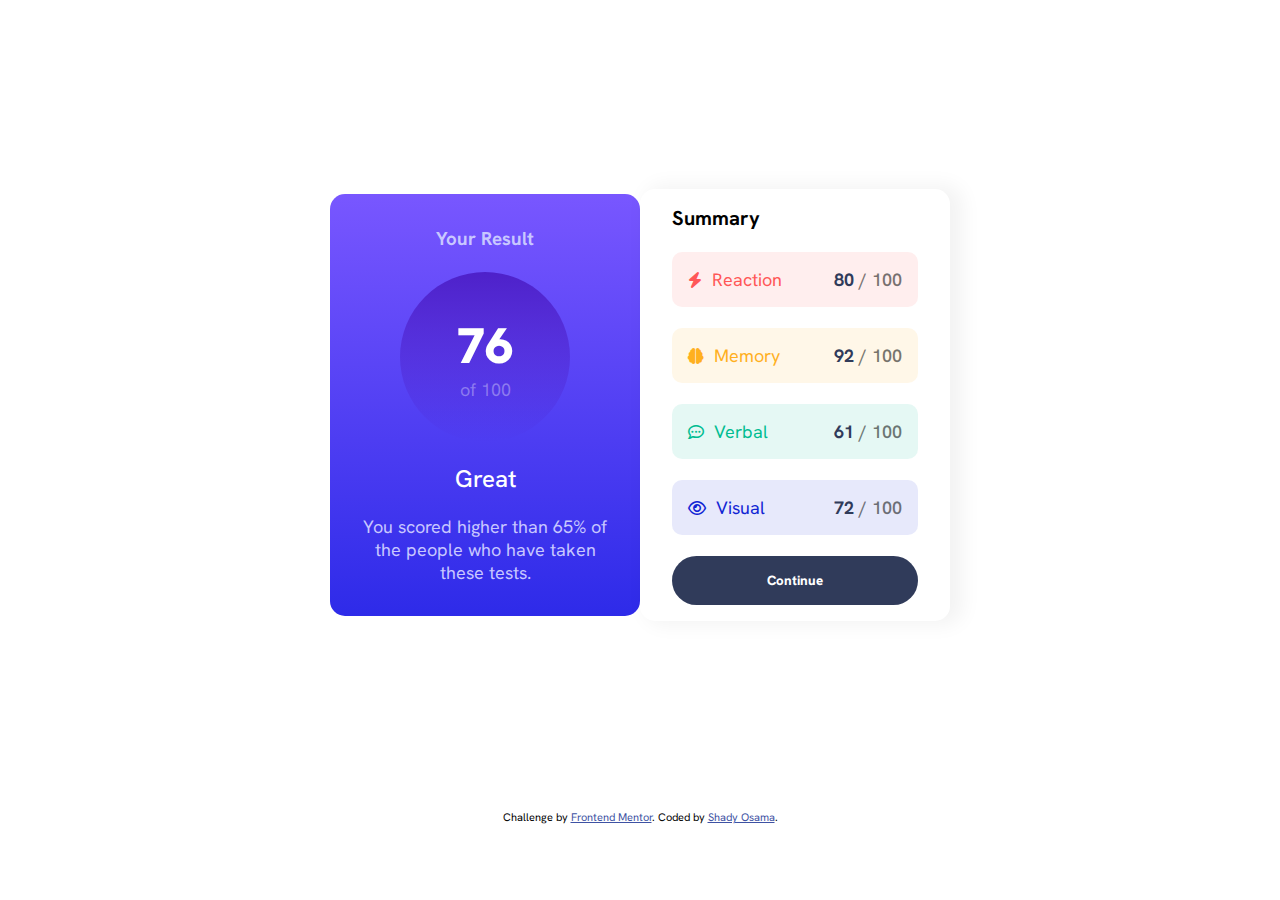
==== index.html @ 84ca7105 "Add files via upload" ====
<!DOCTYPE html>
<html lang="en">
<head>
  <meta charset="UTF-8">
  <meta name="viewport" content="width=device-width, initial-scale=1.0"> <!-- displays site properly based on user's device -->
  <link rel="stylesheet" href="style.css">
  <link rel="icon" type="image/png" sizes="32x32" href="./assets/images/favicon-32x32.png">
  <link rel="preconnect" href="https://fonts.googleapis.com">
  <link rel="preconnect" href="https://fonts.gstatic.com" crossorigin>
  <link href="https://fonts.googleapis.com/css2?family=Hanken+Grotesk:ital,wght@0,100..900;1,100..900&display=swap" rel="stylesheet">
  <link rel="stylesheet" href="https://cdnjs.cloudflare.com/ajax/libs/font-awesome/6.6.0/css/all.min.css">
  <title>Frontend Mentor | Results summary component</title>

  <!-- Feel free to remove these styles or customise in your own stylesheet 👍 -->
  <style>
    .attribution { font-size: 11px; text-align: center; }
    .attribution a { color: hsl(228, 45%, 44%); }
  </style>
</head>
<body>
  <div class="bigcontainer">
    <div class="continer1">
      <h3>Your Result</h3><br>
      <div class="circle">
        <p class="big">76</p>
        <p class="of">of 100</p>
      </div><br>
      <h2>Great</h2><br>
      <p>You scored higher than 65% of the people who have taken these tests.</p>
  
    </div>
    <div class="continer2">
      <p class="sum">Summary</p><br>
      <div class="butns">
        <div class="butn r">
          <div class="icon">
            <i class="fa-solid fa-bolt"></i>
            <p>Reaction</p>
          </div>
          <p class="color"><span>80</span> / 100</p>
        </div>
      </div><br>
      <div class="butns">
        <div class="butn m">
          <div class="icon">
            <i class="fa-solid fa-brain"></i>
            <p>Memory</p>
          </div>
          <p class="color"><span>92</span> / 100</p>
        </div>
      </div><br>
      <div class="butns">
        <div class="butn ve">
          <div class="icon">
            <i class="fa-regular fa-comment-dots"></i>
            <p>Verbal</p>
          </div>
          <p class="color"><span>61</span> / 100</p>
        </div>
      </div><br>
      <div class="butns">
        <div class="butn vi">
          <div class="icon">
            <i class="fa-regular fa-eye"></i>
            <p>Visual</p>
          </div>
          <p class="color"><span>72</span> / 100</p>
        </div>
      </div><br>
      <button class="con">Continue</button>
  </div>
  
    
    
  </div>
  <div class="attribution">
    Challenge by <a href="https://www.frontendmentor.io?ref=challenge" target="_blank">Frontend Mentor</a>. 
    Coded by <a href="https://shady2405.github.io/Shady-Osama/" target="_blank">Shady Osama</a>.
  </div><br>
</body>
</html>
---- style.css ----
*{
    margin: 0;
    padding: 0;
    box-sizing: border-box;
    font-family: "Hanken Grotesk", sans-serif;
}
p{
    font-size: 18px;
}
.bigcontainer{
    display: flex;
    justify-content: center;
    align-items: center;
    min-height: 90vh;

}
.continer1{
    background-image: linear-gradient(hsl(252, 100%, 67%),hsl(241, 81%, 54%));
    width: 310px;
    height: auto;
    border-radius: 15px ;
    display: flex;
    text-align: center;
    padding: 2rem;
    flex-direction: column;
    color: hsl(241, 100%, 89%);
}
.circle{
    width: 170px;
    height: 170px;
    background-image: linear-gradient(hsla(256, 72%, 46%, 1), transparent);
    border-radius: 50%;
    margin: 0 auto;
    display: flex;
    justify-content: center;
    align-items: center;
    flex-direction: column;
}
.big{

    font-size: 50px;
    color: white;
    font-weight: 900;
}
.of{
    color: #ffffff57;
}
h2{
    color: white;
    font-weight: 500;
}

.continer2{
    width: 310px;
    height: auto;
    border-radius: 15px;
    box-shadow: 9px 0px 20px 4px #0000000d;
    background-color: hsl(0deg 0% 100%);
    display: flex;
    padding: 1rem 2rem;
    flex-direction: column;
}
.sum{
    font-size: 20px;
    font-weight: 700
}
.butn{
    display: flex;
    justify-content: space-between;
    padding: 1rem;
    border-radius: 10px;
}
.r{
    color: hsl(0, 100%, 67%);
    background-color: hsl(0deg 100% 67% / 10%);
}
.m{
    color: hsl(39, 100%, 56%);
    background-color: hsl(39 100% 56% / 10%);
}
.ve{
    color: hsl(166, 100%, 37%);
    background-color: hsl(166 100% 37% / 10%);
}
.vi{
    color: hsl(234, 85%, 45%);
    background-color: hsl(234 85% 45% / 10%);
}
.color{
    color: #00000087;
    font-weight: 600;
    
}
.icon{
    display: flex;
    align-items: center;
}
.icon p{
    padding-left: 10px;
}
.color span{
    font-weight: 700;
    color: hsl(224, 30%, 27%);
}
.con{
    padding: 15px;
    border-radius: 25px;
    font-weight: 800;
    color: white;
    background-color:hsl(224, 30%, 27%) ;
    cursor: pointer;
    border: 1px solid transparent;
}
.con:hover{
    background-color:hsla(256, 72%, 46%, 1) ;
    
}
@media screen and (max-width:550px) {
    .bigcontainer{
        flex-direction: column;
    }
    .continer2{
        width: 320px;
    }
}
@media screen and (max-width:550px) {
    .continer1{
        width: 100%;
        border-radius: 0 0 20px 20px;
    }
        .continer2{
        width: 100%;
    }
}
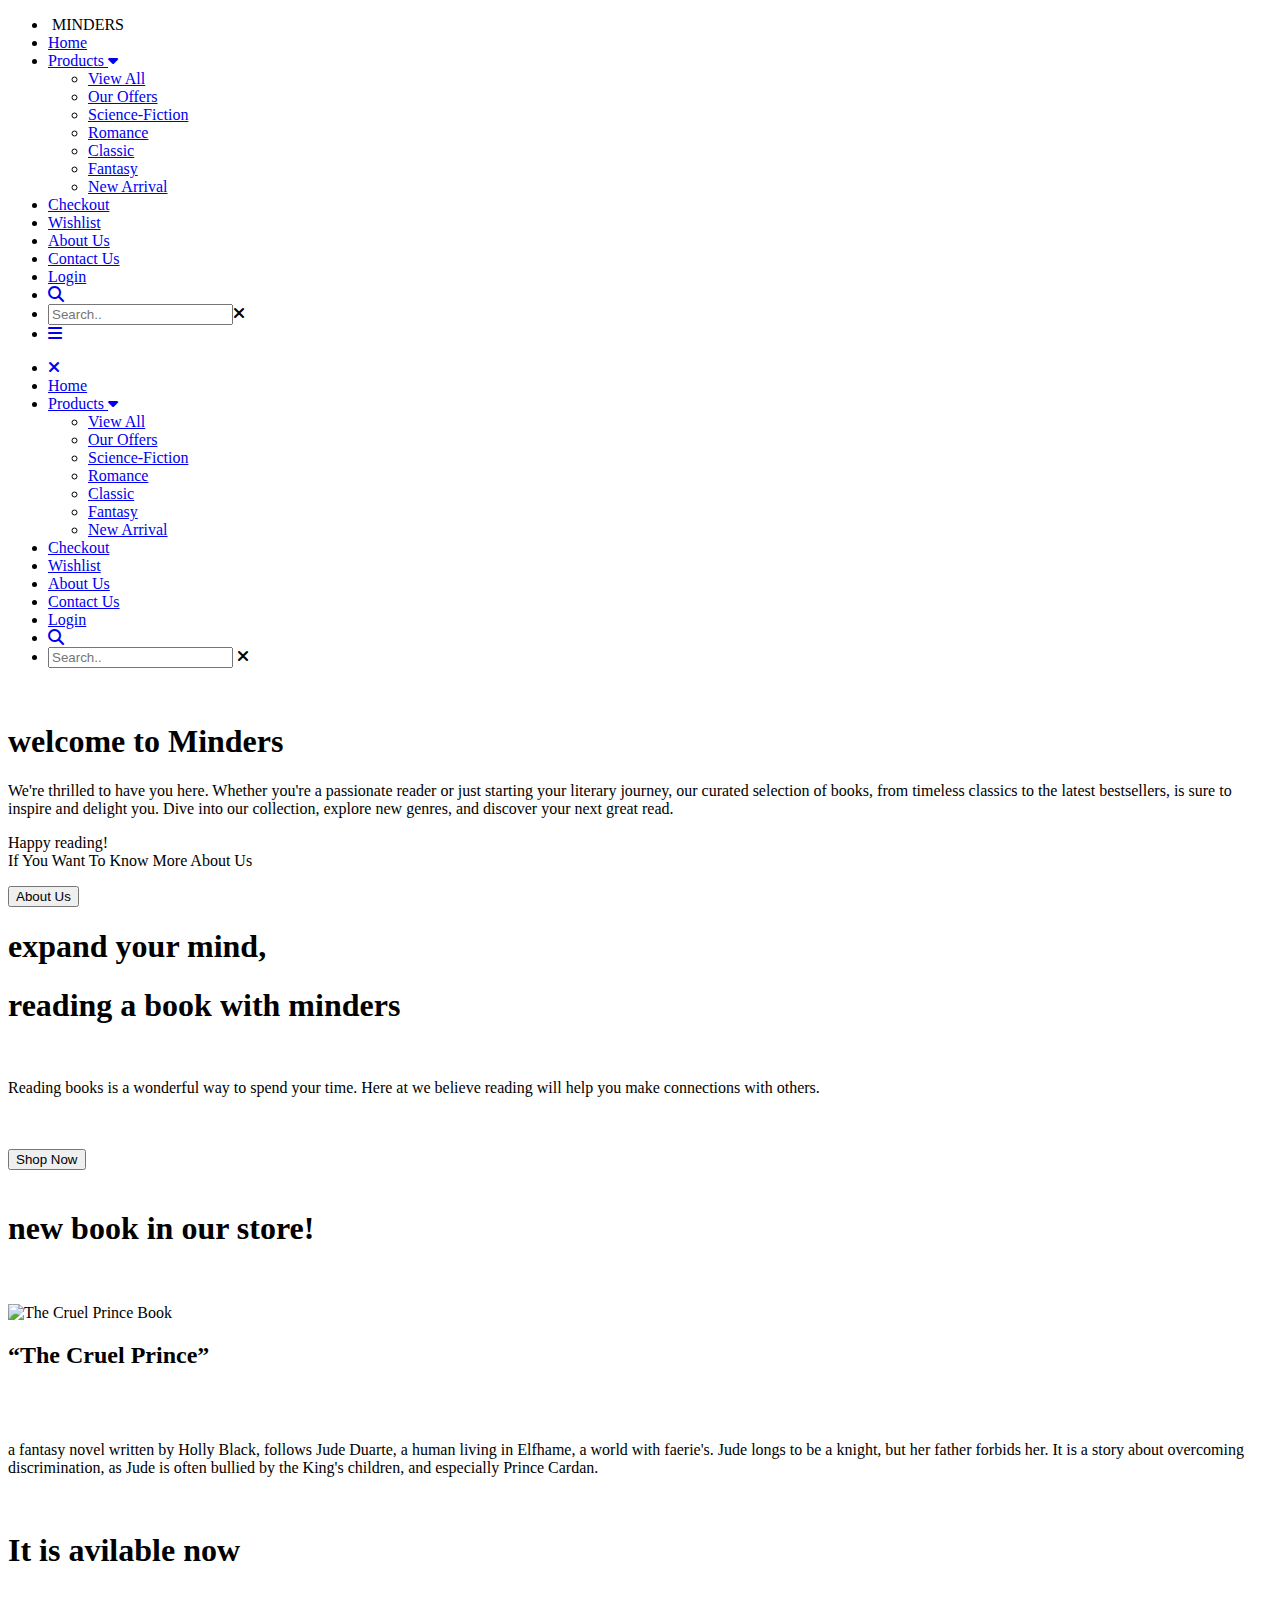
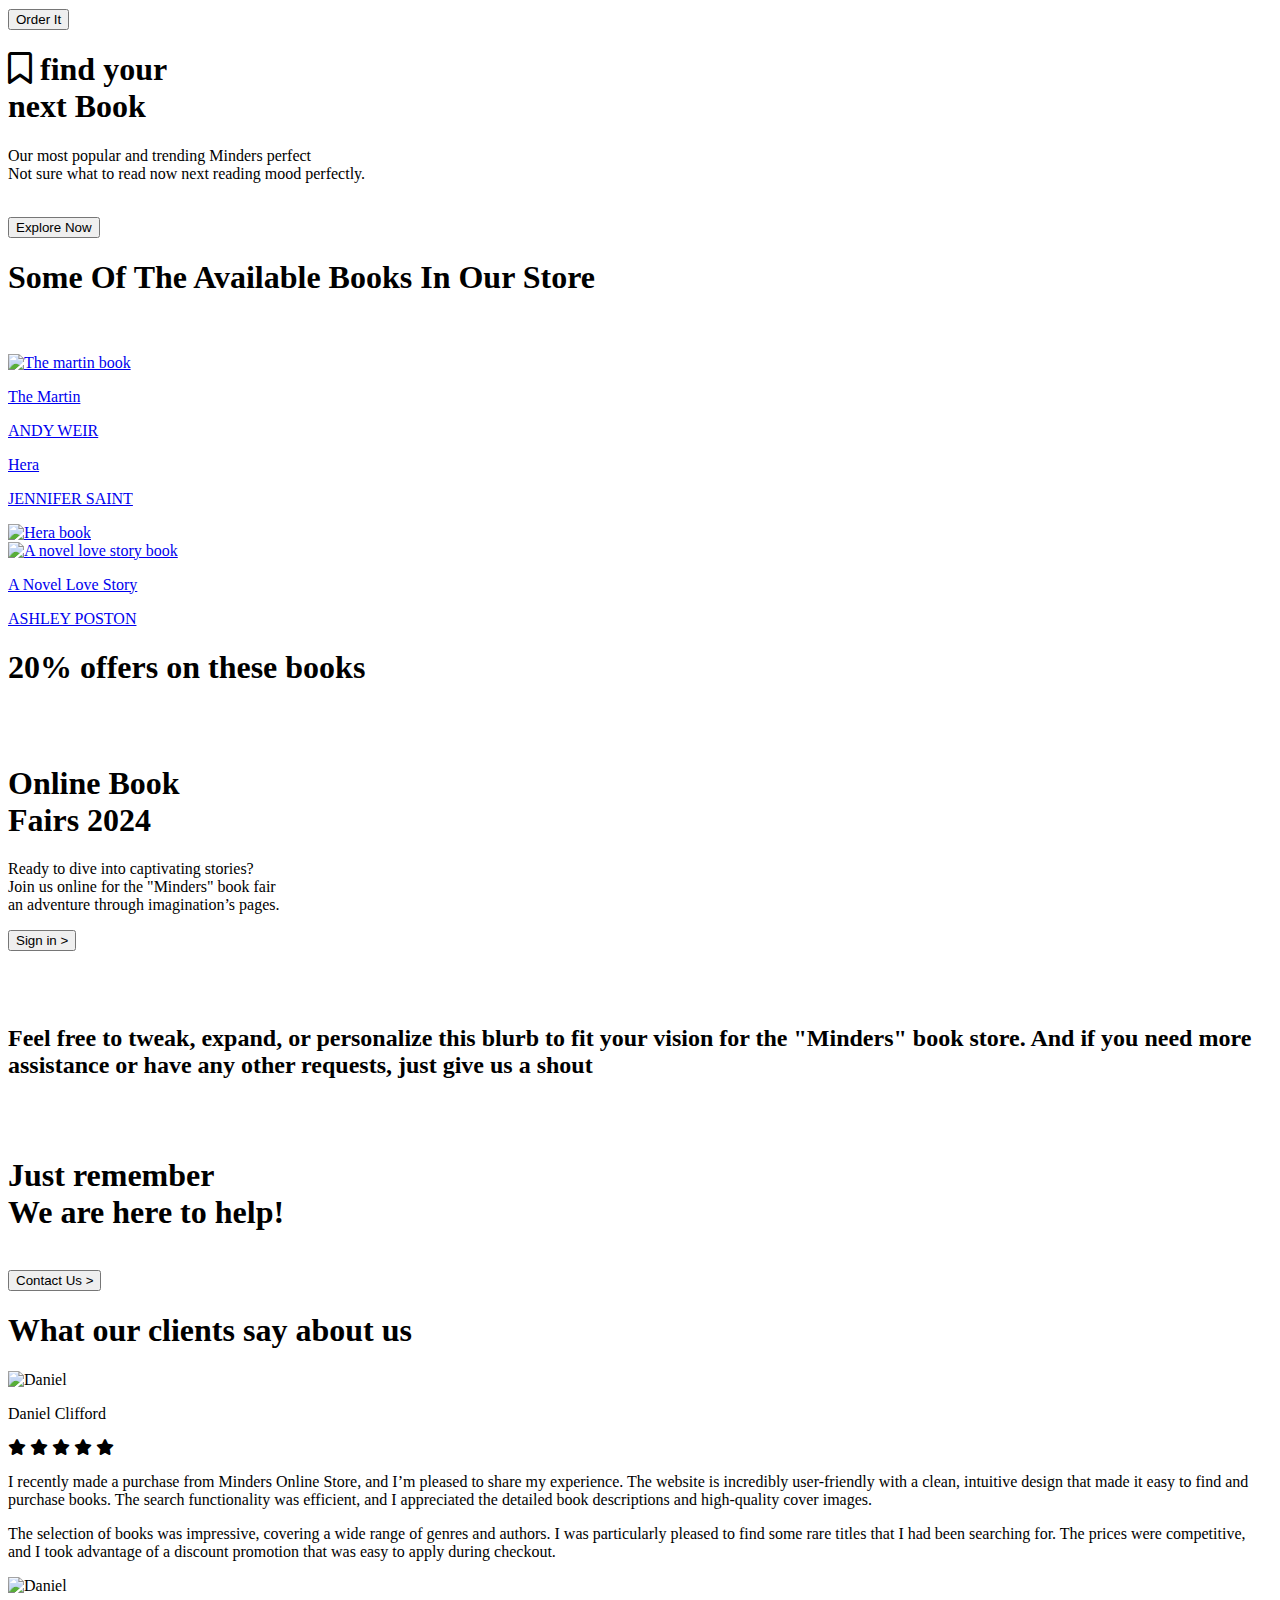
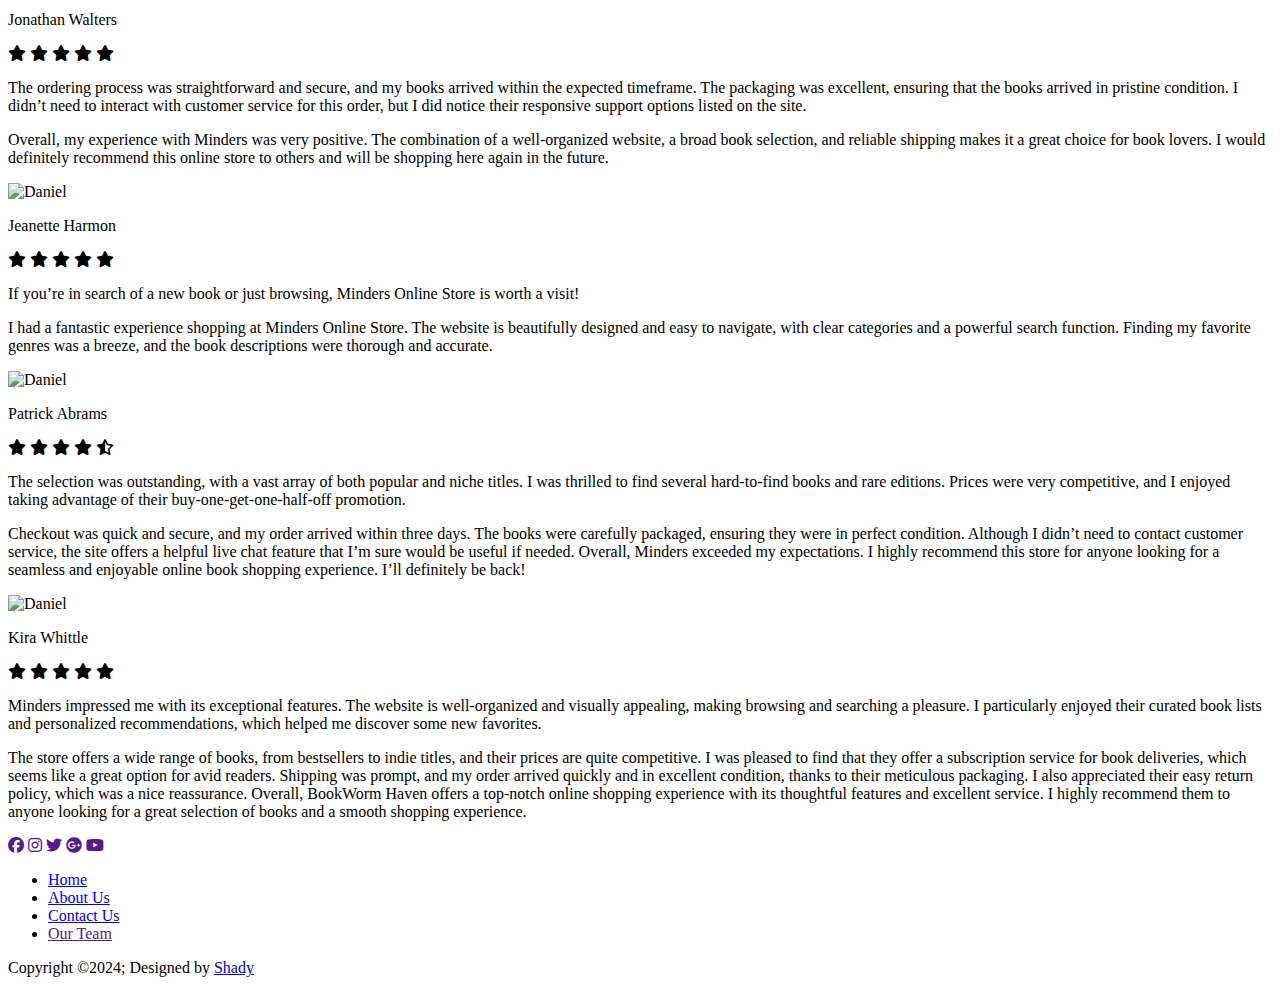
==== commit 604cbb76: "Add files via upload" ====
--- a/index.html
+++ b/index.html
@@ -1,81 +1,287 @@
-<!DOCTYPE html>
-<html lang="en">
-<head>
-  <meta charset="UTF-8">
-  <meta name="viewport" content="width=device-width, initial-scale=1.0"> <!-- displays site properly based on user's device -->
-  <link rel="stylesheet" href="style.css">
-  <link rel="icon" type="image/png" sizes="32x32" href="./assets/images/favicon-32x32.png">
-  <link rel="preconnect" href="https://fonts.googleapis.com">
-  <link rel="preconnect" href="https://fonts.gstatic.com" crossorigin>
-  <link href="https://fonts.googleapis.com/css2?family=Hanken+Grotesk:ital,wght@0,100..900;1,100..900&display=swap" rel="stylesheet">
-  <link rel="stylesheet" href="https://cdnjs.cloudflare.com/ajax/libs/font-awesome/6.6.0/css/all.min.css">
-  <title>Frontend Mentor | Results summary component</title>
-
-  <!-- Feel free to remove these styles or customise in your own stylesheet 👍 -->
-  <style>
-    .attribution { font-size: 11px; text-align: center; }
-    .attribution a { color: hsl(228, 45%, 44%); }
-  </style>
-</head>
-<body>
-  <div class="bigcontainer">
-    <div class="continer1">
-      <h3>Your Result</h3><br>
-      <div class="circle">
-        <p class="big">76</p>
-        <p class="of">of 100</p>
-      </div><br>
-      <h2>Great</h2><br>
-      <p>You scored higher than 65% of the people who have taken these tests.</p>
-  
-    </div>
-    <div class="continer2">
-      <p class="sum">Summary</p><br>
-      <div class="butns">
-        <div class="butn r">
-          <div class="icon">
-            <i class="fa-solid fa-bolt"></i>
-            <p>Reaction</p>
-          </div>
-          <p class="color"><span>80</span> / 100</p>
-        </div>
-      </div><br>
-      <div class="butns">
-        <div class="butn m">
-          <div class="icon">
-            <i class="fa-solid fa-brain"></i>
-            <p>Memory</p>
-          </div>
-          <p class="color"><span>92</span> / 100</p>
-        </div>
-      </div><br>
-      <div class="butns">
-        <div class="butn ve">
-          <div class="icon">
-            <i class="fa-regular fa-comment-dots"></i>
-            <p>Verbal</p>
-          </div>
-          <p class="color"><span>61</span> / 100</p>
-        </div>
-      </div><br>
-      <div class="butns">
-        <div class="butn vi">
-          <div class="icon">
-            <i class="fa-regular fa-eye"></i>
-            <p>Visual</p>
-          </div>
-          <p class="color"><span>72</span> / 100</p>
-        </div>
-      </div><br>
-      <button class="con">Continue</button>
-  </div>
-  
-    
-    
-  </div>
-  <div class="attribution">
-    Challenge by <a href="https://www.frontendmentor.io?ref=challenge" target="_blank">Frontend Mentor</a>. 
-    Coded by <a href="https://shady2405.github.io/Shady-Osama/" target="_blank">Shady Osama</a>.
-  </div><br>
-</body>
+<!DOCTYPE html>
+<html lang="en">
+<head>
+    <meta charset="UTF-8">
+    <meta name="viewport" content="width=device-width, initial-scale=1.0">
+    <link rel="icon" type="image/png" sizes="32x32" href="Book-Store/images/WhatsApp Image 2024-09-03 at 21.08.18_92f3647a.jpg">
+    <link rel="preconnect" href="https://fonts.googleapis.com">
+    <link rel="preconnect" href="https://fonts.gstatic.com" crossorigin>
+    <link href="https://fonts.googleapis.com/css2?family=Hanken+Grotesk:ital,wght@0,100..900;1,100..900&family=Inter:ital,opsz,wght@0,14..32,100..900;1,14..32,100..900&display=swap" rel="stylesheet">
+    <link href="https://fonts.googleapis.com/css2?family=Merriweather:ital,wght@0,300;0,400;0,700;0,900;1,300;1,400;1,700;1,900&display=swap" rel="stylesheet">
+    <link href="https://fonts.googleapis.com/css2?family=Roboto+Slab:wght@100..900&display=swap" rel="stylesheet">
+    <link rel="stylesheet" href="https://fonts.googleapis.com/css2?family=Material+Symbols+Outlined:opsz,wght,FILL,GRAD@20..48,100..700,0..1,-50..200" />
+    <link href="https://fonts.googleapis.com/css2?family=SUSE:wght@100..800&display=swap" rel="stylesheet">
+    <link rel="stylesheet" href="https://cdnjs.cloudflare.com/ajax/libs/font-awesome/6.6.0/css/all.min.css">
+    <link rel="stylesheet" href="Book-Store/css/style.css">
+    <title>Minders | Book Store</title>
+</head>
+<body>
+    <nav>
+        <ul class="navDesk">
+            <li class="logo"><img src="Book-Store/images/Minders_logo-removebg.png" alt=""> MINDERS</li>
+            <li class="hide"><a href="#">Home</a></li>
+            <li class="hide pro" onclick=drop()><a href="#">Products <i id="DOWN" class="fa-solid fa-caret-down d dd"></i></a>
+            <ul class="dropdown">
+                <li><a href="products.html">View All</a></li>
+                <li><a href="products.html#offers">Our Offers</a></li>
+                <li><a href="products.html#science-fiction">Science-Fiction</a></li>
+                <li><a href="products.html#romance">Romance</a></li>
+                <li><a href="products.html#classic">Classic</a></li>
+                <li><a href="products.html#fantasy">Fantasy</a></li>
+                <li><a href="products.html#new">New Arrival</a></li>
+            </ul>
+            </li>
+            <li class="hide"><a href="cart.html">Checkout</a></li>
+            <li class="hide"><a href="wishlist.html">Wishlist</a></li>
+            <li class="hide"><a href="about-us.html">About Us</a></li>
+            <li class="hide"><a href="contact.html">Contact Us</a></li>
+            <li id="login-link" class="hide"><a href="sign.html">Login</a></li>
+            <li id="p-icon" class="hide" style="display: none;"><a href="#"><i class="fa-regular fa-user user"></i> <span id="username-display"></span></a></li>
+            <li class="was" id="input" onclick=search()><a href="#"><i class="fa-solid fa-magnifying-glass"></i></a></li>
+            <li class="flow"><input class="was" type="text" id="feild" oninput="myFunction()" placeholder="Search.."><i onclick=xmark() class="fa-solid fa-xmark x"></i></li>
+            <li class="menu" onclick=show()><a href="#"><i class="fa-solid fa-bars"></i></a></li>
+        </ul>
+        <ul class="navMob">
+            <li onclick= hide()><a href="#"><i class="fa-solid fa-xmark"></i></a></li>
+            <li id="pp-icon" style="display: none;"><a href="#"><i class="fa-regular fa-user user"></i> <span id="uusername-display"></span></a></li>
+            <li><a href="#">Home</a></li>
+            <li class="pro" onclick=dr()><a href="#">Products <i id="M" class="fa-solid fa-caret-down d"></i></a>
+                <ul class="dropdown dropDown">
+                    <li><a href="products.html">View All</a></li>
+                    <li><a href="products.html#offers">Our Offers</a></li>
+                    <li><a href="products.html#science-fiction">Science-Fiction</a></li>
+                    <li><a href="products.html#romance">Romance</a></li>
+                    <li><a href="products.html#classic">Classic</a></li>
+                    <li><a href="products.html#fantasy">Fantasy</a></li>
+                    <li><a href="products.html#new">New Arrival</a></li>
+                </ul>
+            </li>
+            <li><a href="cart.html">Checkout</a></li>
+            <li><a href="wishlist.html">Wishlist</a></li>
+            <li><a href="about-us.html">About Us</a></li>
+            <li><a href="contact.html">Contact Us</a></li>
+            <li id="logmob"><a href="sign.html">Login</a></li>
+            <li class="hideic" onclick=sea() id="icon"><a href="#"><i class="fa-solid fa-magnifying-glass"></i></a></li>
+            <li><input  type="text" id="F"  placeholder="Search.." > <i onclick=xxmark() class="fa-solid fa-xmark xx"></i></li>
+        </ul>
+    </nav>
+    <header>
+        <section id="welcome">
+            <div class="welcome-img">
+                <img src="Book-Store/images/Bundle of Deep Purple, Bright Purple, Lavender Book Decor Stack Decorative Stack of Books.jpeg" alt="">
+            </div>
+            <div class="welcome-message">
+                <h1>welcome to Minders</h1>
+            <p> We're thrilled to have you here. Whether you're a passionate reader or just starting your literary journey, our curated selection of books, from timeless classics to the latest bestsellers, is sure to inspire and delight you. Dive into our collection, explore new genres, and discover your next great read.</p>
+            <p class="special-p">Happy reading!<br><span>If You Want To Know More About Us</span></p>
+                <div class="welc-btn">
+                    <a href="about-us.html"><button>About Us</button></a>
+                </div>
+            </div>
+        </section>
+    </header>
+    <main>
+        <div class="fcont">
+            <div class="container">
+                <div class="head">
+                    <h1>expand your mind,</h1>
+                    <h1>reading a book with minders</h1>
+                </div><br>
+                <div class="p">
+                    <p>Reading books is a wonderful way to spend your time. Here at we believe reading will help you make connections with others.</p>
+                </div>
+                
+                <br><br>
+                <a href="products.html"><button class="shop">Shop Now</button></a><br>
+                <div class="image1">
+                    <img src="Book-Store/images/download1.png" alt="">
+                </div>
+            </div>
+        </div>
+    
+        <div class="continer2">
+            <h1 class="new">new book in our store!</h1><br><br>
+            <div class="newBook">
+                <img src="Book-Store/images/the-cruel.jpg" alt="The Cruel Prince Book">
+                <div class="cruel">
+                    <h2>“The Cruel Prince”</h2><br><br>
+                    <p>a fantasy novel written by Holly Black, follows Jude Duarte, a human living in Elfhame, a world with faerie's. Jude longs to be a knight, but her father forbids her. It is a story about overcoming discrimination, as Jude is often bullied by the King's children, and especially Prince Cardan.</p>
+                    <br>
+                    <h1>It is avilable now</h1><br>
+                    <a href="Books/cruel prince.html"><button>Order It</button></a>
+                </div>
+            </div>
+        </div>
+    
+        <div class="container4">
+            <div class="left">
+                <h1> <i class="fa-regular fa-bookmark b"></i> find your <br> next Book</h1>
+                <p>Our most popular and trending <span>Minders</span> perfect <br> Not sure what to read now next reading mood perfectly.</p><br>
+                <a href="products.html"><button>Explore Now</button></a>
+            </div>
+            <div class="bigright">
+                <div class="caption">
+                    <h1>Some Of The Available Books In Our Store</h1>
+                </div><br><br>
+                <div class="right">
+                    <a href="Books/the martian.html" target="_blank"> <div class="img1">
+                        <img src="Book-Store/images/the-martian.jpg" alt="The martin book">
+                        <p class="bold">The Martin</p>
+                        <p>ANDY WEIR</p>
+                    </div></a>
+                    <a href="Books/hera.html" target="_blank">
+                    <div class="img2">
+                        <P class="bold">Hera</P>
+                        <P>JENNIFER SAINT</P>
+                        <img src="Book-Store/images/hera.jpg" alt="Hera book">
+        
+                    </div>
+                    </a>
+                    <a href="Books/love story.html" target="_blank">
+                        <div class="img3">
+                            <img src="Book-Store/images/novel-love.jpg" alt="A novel love story book">
+                            <p class="bold">A Novel Love Story</p>
+                            <p>ASHLEY POSTON</p>
+                        </div>
+                    </a>
+                    
+                </div>
+            </div>
+            
+        </div>
+        <div class="container3">
+            
+            <h1><span>20%</span> offers on these books</h1>
+            <div class="books">
+                <a href="Books/wild silence.html"><img src="Book-Store/images/the-wild-silence.jpg" alt=""></a>
+                <a href="Books/moth&mountain.html"><img src="Book-Store/images/themothh.jpg" alt=""></a>
+                <a href="Books/obama.html"><img src="Book-Store/images/apromised-land.jpg" alt=""></a>
+                <a href="Books/oak papers.html"><img src="Book-Store/images/oak.jpg" alt=""></a>
+                <a href="Books/olive&mabel.html"><img class="last" src="Book-Store/images/olive.jpg" alt=""></a>
+            </div>
+        </div>
+        <div class="container5">
+            <div class="img5">
+                <img src="Book-Store/images/—Pngtree—realistic magic light effect magic_5854041.png" alt="">
+            </div>
+            <div class="column">
+                <div class="online">
+                    <h1>Online Book <br> Fairs <span>2024</span></h1>
+                    <p>Ready to dive into captivating stories? <br> Join us online for the <span class="minders">"Minders"</span> book fair <br> an adventure through imagination’s pages.</p>
+                </div>
+                <a href="sign.html"><button>Sign in ></button></a>
+            </div>
+            
+        </div>
+        <div class="columm">
+            <br><br><br>
+            <div class="feel"><h2>Feel free to tweak, expand, or personalize this blurb to fit your vision for the <span class="bolder">"Minders"</span> book store. And if you need more assistance or have any other requests, just give us a shout</h2></div>
+            <div class="container6">
+                <div class="img6">
+                    <img src="Book-Store/images/contact us.jpeg" alt="">
+                </div>
+                
+                <div class="contact">
+                    <br>
+                    <h1>Just remember <br>We are here to help!</h1>
+                    <br>
+                    <a href="contact.html"><button>Contact Us ></button></a>
+                </div>
+                    
+                
+            </div>
+        </div>
+    </main>
+    <div class="bigcont">
+        <h1>What our clients say about us</h1>
+    <div class="container7">
+        <section id="one">
+        <div class="img-title">
+            <img src="Book-Store/images/photo_1_2024-09-07_23-31-29.jpg" alt="Daniel" class="daniel-img">
+            <div class="title">
+            <p class="name white">Daniel Clifford</p>
+            <p class="title pale stars"><i class="fa-solid fa-star"></i> <i class="fa-solid fa-star"></i> <i class="fa-solid fa-star"></i> <i class="fa-solid fa-star"></i> <i class="fa-solid fa-star"></i></p>
+            </div>
+        </div>
+        <p class="white pp">I recently made a purchase from Minders Online Store, and I’m pleased to share my experience. The website is incredibly user-friendly with a clean, intuitive design that made it easy to find and purchase books. The search functionality was efficient, and I appreciated the detailed book descriptions and high-quality cover images.</p>
+            <p class="pale p-2">  The selection of books was impressive, covering a wide range of genres and authors. I was particularly pleased to find some rare titles that I had been searching for. The prices were competitive, and I took advantage of a discount promotion that was easy to apply during checkout.</p>
+        </section>
+        <section id="two">
+        <div class="img-title">
+            <img src="Book-Store/images/photo_2_2024-09-07_23-31-29.jpg" alt="Daniel">
+            <div class="title">
+            <p class="name white">Jonathan Walters</p>
+            <p class="title pale stars"><i class="fa-solid fa-star"></i> <i class="fa-solid fa-star"></i> <i class="fa-solid fa-star"></i> <i class="fa-solid fa-star"></i> <i class="fa-solid fa-star"></i></p>
+            </div>
+        </div>
+        <p class="white pp">The ordering process was straightforward and secure, and my books arrived within the expected timeframe. The packaging was excellent, ensuring that the books arrived in pristine condition. I didn’t need to interact with customer service for this order, but I did notice their responsive support options listed on the site.</p>
+            <p class="pale p-2">Overall, my experience with Minders was very positive. The combination of a well-organized website, a broad book selection, and reliable shipping makes it a great choice for book lovers. I would definitely recommend this online store to others and will be shopping here again in the future.</p>
+        </section>
+        <section id="three">
+        <div class="img-title">
+            <img src="Book-Store/images/photo_4_2024-09-07_23-31-29.jpg" alt="Daniel">
+            <div class="title">
+            <p class="name grey">Jeanette Harmon</p>
+            <p class="title dark stars"><i class="fa-solid fa-star"></i> <i class="fa-solid fa-star"></i> <i class="fa-solid fa-star"></i> <i class="fa-solid fa-star"></i> <i class="fa-solid fa-star"></i></p>
+            </div>
+        </div>
+        <p class="grey pp">If you’re in search of a new book or just browsing, Minders Online Store is worth a visit!</p>
+            <p class="dark p-2">I had a fantastic experience shopping at Minders Online Store. The website is beautifully designed and easy to navigate, with clear categories and a powerful search function. Finding my favorite genres was a breeze, and the book descriptions were thorough and accurate.</p>
+        </section>
+        <section id="four">
+        <div class="img-title">
+            <img src="Book-Store/images/photo_3_2024-09-07_23-31-29.jpg" alt="Daniel" class="daniel-img">
+            <div class="title">
+            <p class="white name">Patrick Abrams</p>
+            <p class="title pale stars"><i class="fa-solid fa-star"></i> <i class="fa-solid fa-star"></i> <i class="fa-solid fa-star"></i> <i class="fa-solid fa-star"></i> <i class="fa-regular fa-star-half-stroke"></i></p>
+            </div>
+        </div>
+        <p class="white pp">The selection was outstanding, with a vast array of both popular and niche titles. I was thrilled to find several hard-to-find books and rare editions. Prices were very competitive, and I enjoyed taking advantage of their buy-one-get-one-half-off promotion.</p>
+            <p class="pale p-2">Checkout was quick and secure, and my order arrived within three days. The books were carefully packaged, ensuring they were in perfect condition. Although I didn’t need to contact customer service, the site offers a helpful live chat feature that I’m sure would be useful if needed.
+                Overall, Minders exceeded my expectations. I highly recommend this store for anyone looking for a seamless and enjoyable online book shopping experience. I’ll definitely be back!
+            </p>
+        </section>
+        <section id="five">
+        <div class="img-title">
+            <img src="Book-Store/images/photo_5_2024-09-07_23-31-29.jpg" alt="Daniel">
+            <div class="title">
+            <p class="name grey">Kira Whittle</p>
+            <p class="title dark stars"><i class="fa-solid fa-star"></i> <i class="fa-solid fa-star"></i> <i class="fa-solid fa-star"></i> <i class="fa-solid fa-star"></i> <i class="fa-solid fa-star"></i></p>
+            </div>
+        </div>
+        <p class="grey pp">Minders impressed me with its exceptional features. The website is well-organized and visually appealing, making browsing and searching a pleasure. I particularly enjoyed their curated book lists and personalized recommendations, which helped me discover some new favorites.</p>
+            <p class="dark p-2">The store offers a wide range of books, from bestsellers to indie titles, and their prices are quite competitive. I was pleased to find that they offer a subscription service for book deliveries, which seems like a great option for avid readers.
+    
+                Shipping was prompt, and my order arrived quickly and in excellent condition, thanks to their meticulous packaging. I also appreciated their easy return policy, which was a nice reassurance.
+                
+                Overall, BookWorm Haven offers a top-notch online shopping experience with its thoughtful features and excellent service. I highly recommend them to anyone looking for a great selection of books and a smooth shopping experience.</p>
+        </section>
+    </div>
+    </div>
+    
+    <footer>
+        <div class="footerContainer">
+            <div class="socialIcons">
+                <a href=""><i class="fa-brands fa-facebook"></i></a>
+                <a href=""><i class="fa-brands fa-instagram"></i></a>
+                <a href=""><i class="fa-brands fa-twitter"></i></a>
+                <a href=""><i class="fa-brands fa-google-plus"></i></a>
+                <a href=""><i class="fa-brands fa-youtube"></i></a>
+            </div>
+            <div class="footerNav">
+                <ul>
+                    <li><a href="#">Home</a></li>
+                    <li><a href="about-us.html">About Us</a></li>
+                    <li><a href="contact.html">Contact Us</a></li>
+                    <li><a href="">Our Team</a></li>
+                </ul>
+            </div>
+            
+        </div>
+        <div class="footerBottom">
+            <p>Copyright &copy;2024; Designed by <span class="designer"><a href="https://shady2405.github.io/Shady-Osama/" target="_blank">Shady</a></span></p>
+        </div>
+    </footer>
+    <script src="Book-Store/js/script.js"></script>
+</body>
 </html>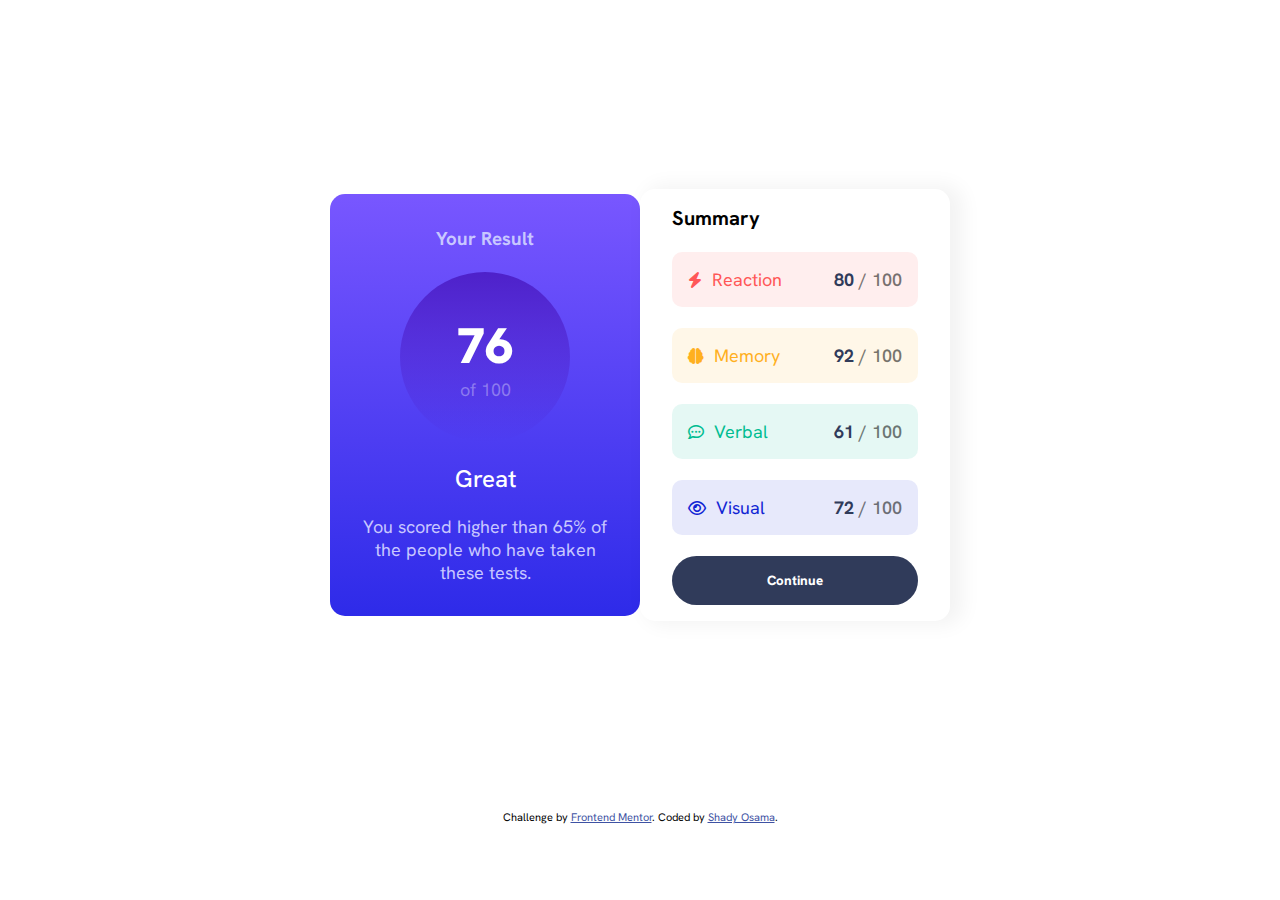
==== commit c24a44cf: "Add files via upload" ====
--- a/index.html
+++ b/index.html
@@ -1,287 +1,81 @@
-<!DOCTYPE html>
-<html lang="en">
-<head>
-    <meta charset="UTF-8">
-    <meta name="viewport" content="width=device-width, initial-scale=1.0">
-    <link rel="icon" type="image/png" sizes="32x32" href="Book-Store/images/WhatsApp Image 2024-09-03 at 21.08.18_92f3647a.jpg">
-    <link rel="preconnect" href="https://fonts.googleapis.com">
-    <link rel="preconnect" href="https://fonts.gstatic.com" crossorigin>
-    <link href="https://fonts.googleapis.com/css2?family=Hanken+Grotesk:ital,wght@0,100..900;1,100..900&family=Inter:ital,opsz,wght@0,14..32,100..900;1,14..32,100..900&display=swap" rel="stylesheet">
-    <link href="https://fonts.googleapis.com/css2?family=Merriweather:ital,wght@0,300;0,400;0,700;0,900;1,300;1,400;1,700;1,900&display=swap" rel="stylesheet">
-    <link href="https://fonts.googleapis.com/css2?family=Roboto+Slab:wght@100..900&display=swap" rel="stylesheet">
-    <link rel="stylesheet" href="https://fonts.googleapis.com/css2?family=Material+Symbols+Outlined:opsz,wght,FILL,GRAD@20..48,100..700,0..1,-50..200" />
-    <link href="https://fonts.googleapis.com/css2?family=SUSE:wght@100..800&display=swap" rel="stylesheet">
-    <link rel="stylesheet" href="https://cdnjs.cloudflare.com/ajax/libs/font-awesome/6.6.0/css/all.min.css">
-    <link rel="stylesheet" href="Book-Store/css/style.css">
-    <title>Minders | Book Store</title>
-</head>
-<body>
-    <nav>
-        <ul class="navDesk">
-            <li class="logo"><img src="Book-Store/images/Minders_logo-removebg.png" alt=""> MINDERS</li>
-            <li class="hide"><a href="#">Home</a></li>
-            <li class="hide pro" onclick=drop()><a href="#">Products <i id="DOWN" class="fa-solid fa-caret-down d dd"></i></a>
-            <ul class="dropdown">
-                <li><a href="products.html">View All</a></li>
-                <li><a href="products.html#offers">Our Offers</a></li>
-                <li><a href="products.html#science-fiction">Science-Fiction</a></li>
-                <li><a href="products.html#romance">Romance</a></li>
-                <li><a href="products.html#classic">Classic</a></li>
-                <li><a href="products.html#fantasy">Fantasy</a></li>
-                <li><a href="products.html#new">New Arrival</a></li>
-            </ul>
-            </li>
-            <li class="hide"><a href="cart.html">Checkout</a></li>
-            <li class="hide"><a href="wishlist.html">Wishlist</a></li>
-            <li class="hide"><a href="about-us.html">About Us</a></li>
-            <li class="hide"><a href="contact.html">Contact Us</a></li>
-            <li id="login-link" class="hide"><a href="sign.html">Login</a></li>
-            <li id="p-icon" class="hide" style="display: none;"><a href="#"><i class="fa-regular fa-user user"></i> <span id="username-display"></span></a></li>
-            <li class="was" id="input" onclick=search()><a href="#"><i class="fa-solid fa-magnifying-glass"></i></a></li>
-            <li class="flow"><input class="was" type="text" id="feild" oninput="myFunction()" placeholder="Search.."><i onclick=xmark() class="fa-solid fa-xmark x"></i></li>
-            <li class="menu" onclick=show()><a href="#"><i class="fa-solid fa-bars"></i></a></li>
-        </ul>
-        <ul class="navMob">
-            <li onclick= hide()><a href="#"><i class="fa-solid fa-xmark"></i></a></li>
-            <li id="pp-icon" style="display: none;"><a href="#"><i class="fa-regular fa-user user"></i> <span id="uusername-display"></span></a></li>
-            <li><a href="#">Home</a></li>
-            <li class="pro" onclick=dr()><a href="#">Products <i id="M" class="fa-solid fa-caret-down d"></i></a>
-                <ul class="dropdown dropDown">
-                    <li><a href="products.html">View All</a></li>
-                    <li><a href="products.html#offers">Our Offers</a></li>
-                    <li><a href="products.html#science-fiction">Science-Fiction</a></li>
-                    <li><a href="products.html#romance">Romance</a></li>
-                    <li><a href="products.html#classic">Classic</a></li>
-                    <li><a href="products.html#fantasy">Fantasy</a></li>
-                    <li><a href="products.html#new">New Arrival</a></li>
-                </ul>
-            </li>
-            <li><a href="cart.html">Checkout</a></li>
-            <li><a href="wishlist.html">Wishlist</a></li>
-            <li><a href="about-us.html">About Us</a></li>
-            <li><a href="contact.html">Contact Us</a></li>
-            <li id="logmob"><a href="sign.html">Login</a></li>
-            <li class="hideic" onclick=sea() id="icon"><a href="#"><i class="fa-solid fa-magnifying-glass"></i></a></li>
-            <li><input  type="text" id="F"  placeholder="Search.." > <i onclick=xxmark() class="fa-solid fa-xmark xx"></i></li>
-        </ul>
-    </nav>
-    <header>
-        <section id="welcome">
-            <div class="welcome-img">
-                <img src="Book-Store/images/Bundle of Deep Purple, Bright Purple, Lavender Book Decor Stack Decorative Stack of Books.jpeg" alt="">
-            </div>
-            <div class="welcome-message">
-                <h1>welcome to Minders</h1>
-            <p> We're thrilled to have you here. Whether you're a passionate reader or just starting your literary journey, our curated selection of books, from timeless classics to the latest bestsellers, is sure to inspire and delight you. Dive into our collection, explore new genres, and discover your next great read.</p>
-            <p class="special-p">Happy reading!<br><span>If You Want To Know More About Us</span></p>
-                <div class="welc-btn">
-                    <a href="about-us.html"><button>About Us</button></a>
-                </div>
-            </div>
-        </section>
-    </header>
-    <main>
-        <div class="fcont">
-            <div class="container">
-                <div class="head">
-                    <h1>expand your mind,</h1>
-                    <h1>reading a book with minders</h1>
-                </div><br>
-                <div class="p">
-                    <p>Reading books is a wonderful way to spend your time. Here at we believe reading will help you make connections with others.</p>
-                </div>
-                
-                <br><br>
-                <a href="products.html"><button class="shop">Shop Now</button></a><br>
-                <div class="image1">
-                    <img src="Book-Store/images/download1.png" alt="">
-                </div>
-            </div>
-        </div>
-    
-        <div class="continer2">
-            <h1 class="new">new book in our store!</h1><br><br>
-            <div class="newBook">
-                <img src="Book-Store/images/the-cruel.jpg" alt="The Cruel Prince Book">
-                <div class="cruel">
-                    <h2>“The Cruel Prince”</h2><br><br>
-                    <p>a fantasy novel written by Holly Black, follows Jude Duarte, a human living in Elfhame, a world with faerie's. Jude longs to be a knight, but her father forbids her. It is a story about overcoming discrimination, as Jude is often bullied by the King's children, and especially Prince Cardan.</p>
-                    <br>
-                    <h1>It is avilable now</h1><br>
-                    <a href="Books/cruel prince.html"><button>Order It</button></a>
-                </div>
-            </div>
-        </div>
-    
-        <div class="container4">
-            <div class="left">
-                <h1> <i class="fa-regular fa-bookmark b"></i> find your <br> next Book</h1>
-                <p>Our most popular and trending <span>Minders</span> perfect <br> Not sure what to read now next reading mood perfectly.</p><br>
-                <a href="products.html"><button>Explore Now</button></a>
-            </div>
-            <div class="bigright">
-                <div class="caption">
-                    <h1>Some Of The Available Books In Our Store</h1>
-                </div><br><br>
-                <div class="right">
-                    <a href="Books/the martian.html" target="_blank"> <div class="img1">
-                        <img src="Book-Store/images/the-martian.jpg" alt="The martin book">
-                        <p class="bold">The Martin</p>
-                        <p>ANDY WEIR</p>
-                    </div></a>
-                    <a href="Books/hera.html" target="_blank">
-                    <div class="img2">
-                        <P class="bold">Hera</P>
-                        <P>JENNIFER SAINT</P>
-                        <img src="Book-Store/images/hera.jpg" alt="Hera book">
-        
-                    </div>
-                    </a>
-                    <a href="Books/love story.html" target="_blank">
-                        <div class="img3">
-                            <img src="Book-Store/images/novel-love.jpg" alt="A novel love story book">
-                            <p class="bold">A Novel Love Story</p>
-                            <p>ASHLEY POSTON</p>
-                        </div>
-                    </a>
-                    
-                </div>
-            </div>
-            
-        </div>
-        <div class="container3">
-            
-            <h1><span>20%</span> offers on these books</h1>
-            <div class="books">
-                <a href="Books/wild silence.html"><img src="Book-Store/images/the-wild-silence.jpg" alt=""></a>
-                <a href="Books/moth&mountain.html"><img src="Book-Store/images/themothh.jpg" alt=""></a>
-                <a href="Books/obama.html"><img src="Book-Store/images/apromised-land.jpg" alt=""></a>
-                <a href="Books/oak papers.html"><img src="Book-Store/images/oak.jpg" alt=""></a>
-                <a href="Books/olive&mabel.html"><img class="last" src="Book-Store/images/olive.jpg" alt=""></a>
-            </div>
-        </div>
-        <div class="container5">
-            <div class="img5">
-                <img src="Book-Store/images/—Pngtree—realistic magic light effect magic_5854041.png" alt="">
-            </div>
-            <div class="column">
-                <div class="online">
-                    <h1>Online Book <br> Fairs <span>2024</span></h1>
-                    <p>Ready to dive into captivating stories? <br> Join us online for the <span class="minders">"Minders"</span> book fair <br> an adventure through imagination’s pages.</p>
-                </div>
-                <a href="sign.html"><button>Sign in ></button></a>
-            </div>
-            
-        </div>
-        <div class="columm">
-            <br><br><br>
-            <div class="feel"><h2>Feel free to tweak, expand, or personalize this blurb to fit your vision for the <span class="bolder">"Minders"</span> book store. And if you need more assistance or have any other requests, just give us a shout</h2></div>
-            <div class="container6">
-                <div class="img6">
-                    <img src="Book-Store/images/contact us.jpeg" alt="">
-                </div>
-                
-                <div class="contact">
-                    <br>
-                    <h1>Just remember <br>We are here to help!</h1>
-                    <br>
-                    <a href="contact.html"><button>Contact Us ></button></a>
-                </div>
-                    
-                
-            </div>
-        </div>
-    </main>
-    <div class="bigcont">
-        <h1>What our clients say about us</h1>
-    <div class="container7">
-        <section id="one">
-        <div class="img-title">
-            <img src="Book-Store/images/photo_1_2024-09-07_23-31-29.jpg" alt="Daniel" class="daniel-img">
-            <div class="title">
-            <p class="name white">Daniel Clifford</p>
-            <p class="title pale stars"><i class="fa-solid fa-star"></i> <i class="fa-solid fa-star"></i> <i class="fa-solid fa-star"></i> <i class="fa-solid fa-star"></i> <i class="fa-solid fa-star"></i></p>
-            </div>
-        </div>
-        <p class="white pp">I recently made a purchase from Minders Online Store, and I’m pleased to share my experience. The website is incredibly user-friendly with a clean, intuitive design that made it easy to find and purchase books. The search functionality was efficient, and I appreciated the detailed book descriptions and high-quality cover images.</p>
-            <p class="pale p-2">  The selection of books was impressive, covering a wide range of genres and authors. I was particularly pleased to find some rare titles that I had been searching for. The prices were competitive, and I took advantage of a discount promotion that was easy to apply during checkout.</p>
-        </section>
-        <section id="two">
-        <div class="img-title">
-            <img src="Book-Store/images/photo_2_2024-09-07_23-31-29.jpg" alt="Daniel">
-            <div class="title">
-            <p class="name white">Jonathan Walters</p>
-            <p class="title pale stars"><i class="fa-solid fa-star"></i> <i class="fa-solid fa-star"></i> <i class="fa-solid fa-star"></i> <i class="fa-solid fa-star"></i> <i class="fa-solid fa-star"></i></p>
-            </div>
-        </div>
-        <p class="white pp">The ordering process was straightforward and secure, and my books arrived within the expected timeframe. The packaging was excellent, ensuring that the books arrived in pristine condition. I didn’t need to interact with customer service for this order, but I did notice their responsive support options listed on the site.</p>
-            <p class="pale p-2">Overall, my experience with Minders was very positive. The combination of a well-organized website, a broad book selection, and reliable shipping makes it a great choice for book lovers. I would definitely recommend this online store to others and will be shopping here again in the future.</p>
-        </section>
-        <section id="three">
-        <div class="img-title">
-            <img src="Book-Store/images/photo_4_2024-09-07_23-31-29.jpg" alt="Daniel">
-            <div class="title">
-            <p class="name grey">Jeanette Harmon</p>
-            <p class="title dark stars"><i class="fa-solid fa-star"></i> <i class="fa-solid fa-star"></i> <i class="fa-solid fa-star"></i> <i class="fa-solid fa-star"></i> <i class="fa-solid fa-star"></i></p>
-            </div>
-        </div>
-        <p class="grey pp">If you’re in search of a new book or just browsing, Minders Online Store is worth a visit!</p>
-            <p class="dark p-2">I had a fantastic experience shopping at Minders Online Store. The website is beautifully designed and easy to navigate, with clear categories and a powerful search function. Finding my favorite genres was a breeze, and the book descriptions were thorough and accurate.</p>
-        </section>
-        <section id="four">
-        <div class="img-title">
-            <img src="Book-Store/images/photo_3_2024-09-07_23-31-29.jpg" alt="Daniel" class="daniel-img">
-            <div class="title">
-            <p class="white name">Patrick Abrams</p>
-            <p class="title pale stars"><i class="fa-solid fa-star"></i> <i class="fa-solid fa-star"></i> <i class="fa-solid fa-star"></i> <i class="fa-solid fa-star"></i> <i class="fa-regular fa-star-half-stroke"></i></p>
-            </div>
-        </div>
-        <p class="white pp">The selection was outstanding, with a vast array of both popular and niche titles. I was thrilled to find several hard-to-find books and rare editions. Prices were very competitive, and I enjoyed taking advantage of their buy-one-get-one-half-off promotion.</p>
-            <p class="pale p-2">Checkout was quick and secure, and my order arrived within three days. The books were carefully packaged, ensuring they were in perfect condition. Although I didn’t need to contact customer service, the site offers a helpful live chat feature that I’m sure would be useful if needed.
-                Overall, Minders exceeded my expectations. I highly recommend this store for anyone looking for a seamless and enjoyable online book shopping experience. I’ll definitely be back!
-            </p>
-        </section>
-        <section id="five">
-        <div class="img-title">
-            <img src="Book-Store/images/photo_5_2024-09-07_23-31-29.jpg" alt="Daniel">
-            <div class="title">
-            <p class="name grey">Kira Whittle</p>
-            <p class="title dark stars"><i class="fa-solid fa-star"></i> <i class="fa-solid fa-star"></i> <i class="fa-solid fa-star"></i> <i class="fa-solid fa-star"></i> <i class="fa-solid fa-star"></i></p>
-            </div>
-        </div>
-        <p class="grey pp">Minders impressed me with its exceptional features. The website is well-organized and visually appealing, making browsing and searching a pleasure. I particularly enjoyed their curated book lists and personalized recommendations, which helped me discover some new favorites.</p>
-            <p class="dark p-2">The store offers a wide range of books, from bestsellers to indie titles, and their prices are quite competitive. I was pleased to find that they offer a subscription service for book deliveries, which seems like a great option for avid readers.
-    
-                Shipping was prompt, and my order arrived quickly and in excellent condition, thanks to their meticulous packaging. I also appreciated their easy return policy, which was a nice reassurance.
-                
-                Overall, BookWorm Haven offers a top-notch online shopping experience with its thoughtful features and excellent service. I highly recommend them to anyone looking for a great selection of books and a smooth shopping experience.</p>
-        </section>
-    </div>
-    </div>
-    
-    <footer>
-        <div class="footerContainer">
-            <div class="socialIcons">
-                <a href=""><i class="fa-brands fa-facebook"></i></a>
-                <a href=""><i class="fa-brands fa-instagram"></i></a>
-                <a href=""><i class="fa-brands fa-twitter"></i></a>
-                <a href=""><i class="fa-brands fa-google-plus"></i></a>
-                <a href=""><i class="fa-brands fa-youtube"></i></a>
-            </div>
-            <div class="footerNav">
-                <ul>
-                    <li><a href="#">Home</a></li>
-                    <li><a href="about-us.html">About Us</a></li>
-                    <li><a href="contact.html">Contact Us</a></li>
-                    <li><a href="">Our Team</a></li>
-                </ul>
-            </div>
-            
-        </div>
-        <div class="footerBottom">
-            <p>Copyright &copy;2024; Designed by <span class="designer"><a href="https://shady2405.github.io/Shady-Osama/" target="_blank">Shady</a></span></p>
-        </div>
-    </footer>
-    <script src="Book-Store/js/script.js"></script>
-</body>
+<!DOCTYPE html>
+<html lang="en">
+<head>
+  <meta charset="UTF-8">
+  <meta name="viewport" content="width=device-width, initial-scale=1.0"> <!-- displays site properly based on user's device -->
+  <link rel="stylesheet" href="style.css">
+  <link rel="icon" type="image/png" sizes="32x32" href="./assets/images/favicon-32x32.png">
+  <link rel="preconnect" href="https://fonts.googleapis.com">
+  <link rel="preconnect" href="https://fonts.gstatic.com" crossorigin>
+  <link href="https://fonts.googleapis.com/css2?family=Hanken+Grotesk:ital,wght@0,100..900;1,100..900&display=swap" rel="stylesheet">
+  <link rel="stylesheet" href="https://cdnjs.cloudflare.com/ajax/libs/font-awesome/6.6.0/css/all.min.css">
+  <title>Frontend Mentor | Results summary component</title>
+
+  <!-- Feel free to remove these styles or customise in your own stylesheet 👍 -->
+  <style>
+    .attribution { font-size: 11px; text-align: center; }
+    .attribution a { color: hsl(228, 45%, 44%); }
+  </style>
+</head>
+<body>
+  <div class="bigcontainer">
+    <div class="continer1">
+      <h3>Your Result</h3><br>
+      <div class="circle">
+        <p class="big">76</p>
+        <p class="of">of 100</p>
+      </div><br>
+      <h2>Great</h2><br>
+      <p>You scored higher than 65% of the people who have taken these tests.</p>
+  
+    </div>
+    <div class="continer2">
+      <p class="sum">Summary</p><br>
+      <div class="butns">
+        <div class="butn r">
+          <div class="icon">
+            <i class="fa-solid fa-bolt"></i>
+            <p>Reaction</p>
+          </div>
+          <p class="color"><span>80</span> / 100</p>
+        </div>
+      </div><br>
+      <div class="butns">
+        <div class="butn m">
+          <div class="icon">
+            <i class="fa-solid fa-brain"></i>
+            <p>Memory</p>
+          </div>
+          <p class="color"><span>92</span> / 100</p>
+        </div>
+      </div><br>
+      <div class="butns">
+        <div class="butn ve">
+          <div class="icon">
+            <i class="fa-regular fa-comment-dots"></i>
+            <p>Verbal</p>
+          </div>
+          <p class="color"><span>61</span> / 100</p>
+        </div>
+      </div><br>
+      <div class="butns">
+        <div class="butn vi">
+          <div class="icon">
+            <i class="fa-regular fa-eye"></i>
+            <p>Visual</p>
+          </div>
+          <p class="color"><span>72</span> / 100</p>
+        </div>
+      </div><br>
+      <button class="con">Continue</button>
+  </div>
+  
+    
+    
+  </div>
+  <div class="attribution">
+    Challenge by <a href="https://www.frontendmentor.io?ref=challenge" target="_blank">Frontend Mentor</a>. 
+    Coded by <a href="https://shady2405.github.io/Shady-Osama/" target="_blank">Shady Osama</a>.
+  </div><br>
+</body>
 </html>--- a/style.css
+++ b/style.css
@@ -0,0 +1,134 @@
+*{
+    margin: 0;
+    padding: 0;
+    box-sizing: border-box;
+    font-family: "Hanken Grotesk", sans-serif;
+}
+p{
+    font-size: 18px;
+}
+.bigcontainer{
+    display: flex;
+    justify-content: center;
+    align-items: center;
+    min-height: 90vh;
+
+}
+.continer1{
+    background-image: linear-gradient(hsl(252, 100%, 67%),hsl(241, 81%, 54%));
+    width: 310px;
+    height: auto;
+    border-radius: 15px ;
+    display: flex;
+    text-align: center;
+    padding: 2rem;
+    flex-direction: column;
+    color: hsl(241, 100%, 89%);
+}
+.circle{
+    width: 170px;
+    height: 170px;
+    background-image: linear-gradient(hsla(256, 72%, 46%, 1), transparent);
+    border-radius: 50%;
+    margin: 0 auto;
+    display: flex;
+    justify-content: center;
+    align-items: center;
+    flex-direction: column;
+}
+.big{
+
+    font-size: 50px;
+    color: white;
+    font-weight: 900;
+}
+.of{
+    color: #ffffff57;
+}
+h2{
+    color: white;
+    font-weight: 500;
+}
+
+.continer2{
+    width: 310px;
+    height: auto;
+    border-radius: 15px;
+    box-shadow: 9px 0px 20px 4px #0000000d;
+    background-color: hsl(0deg 0% 100%);
+    display: flex;
+    padding: 1rem 2rem;
+    flex-direction: column;
+}
+.sum{
+    font-size: 20px;
+    font-weight: 700
+}
+.butn{
+    display: flex;
+    justify-content: space-between;
+    padding: 1rem;
+    border-radius: 10px;
+}
+.r{
+    color: hsl(0, 100%, 67%);
+    background-color: hsl(0deg 100% 67% / 10%);
+}
+.m{
+    color: hsl(39, 100%, 56%);
+    background-color: hsl(39 100% 56% / 10%);
+}
+.ve{
+    color: hsl(166, 100%, 37%);
+    background-color: hsl(166 100% 37% / 10%);
+}
+.vi{
+    color: hsl(234, 85%, 45%);
+    background-color: hsl(234 85% 45% / 10%);
+}
+.color{
+    color: #00000087;
+    font-weight: 600;
+    
+}
+.icon{
+    display: flex;
+    align-items: center;
+}
+.icon p{
+    padding-left: 10px;
+}
+.color span{
+    font-weight: 700;
+    color: hsl(224, 30%, 27%);
+}
+.con{
+    padding: 15px;
+    border-radius: 25px;
+    font-weight: 800;
+    color: white;
+    background-color:hsl(224, 30%, 27%) ;
+    cursor: pointer;
+    border: 1px solid transparent;
+}
+.con:hover{
+    background-color:;
+    
+}
+@media screen and (max-width:550px) {
+    .bigcontainer{
+        flex-direction: column;
+    }
+    .continer2{
+        width: 320px;
+    }
+}
+@media screen and (max-width:550px) {
+    .continer1{
+        width: 100%;
+        border-radius: 0 0 20px 20px;
+    }
+        .continer2{
+        width: 100%;
+    }
+}